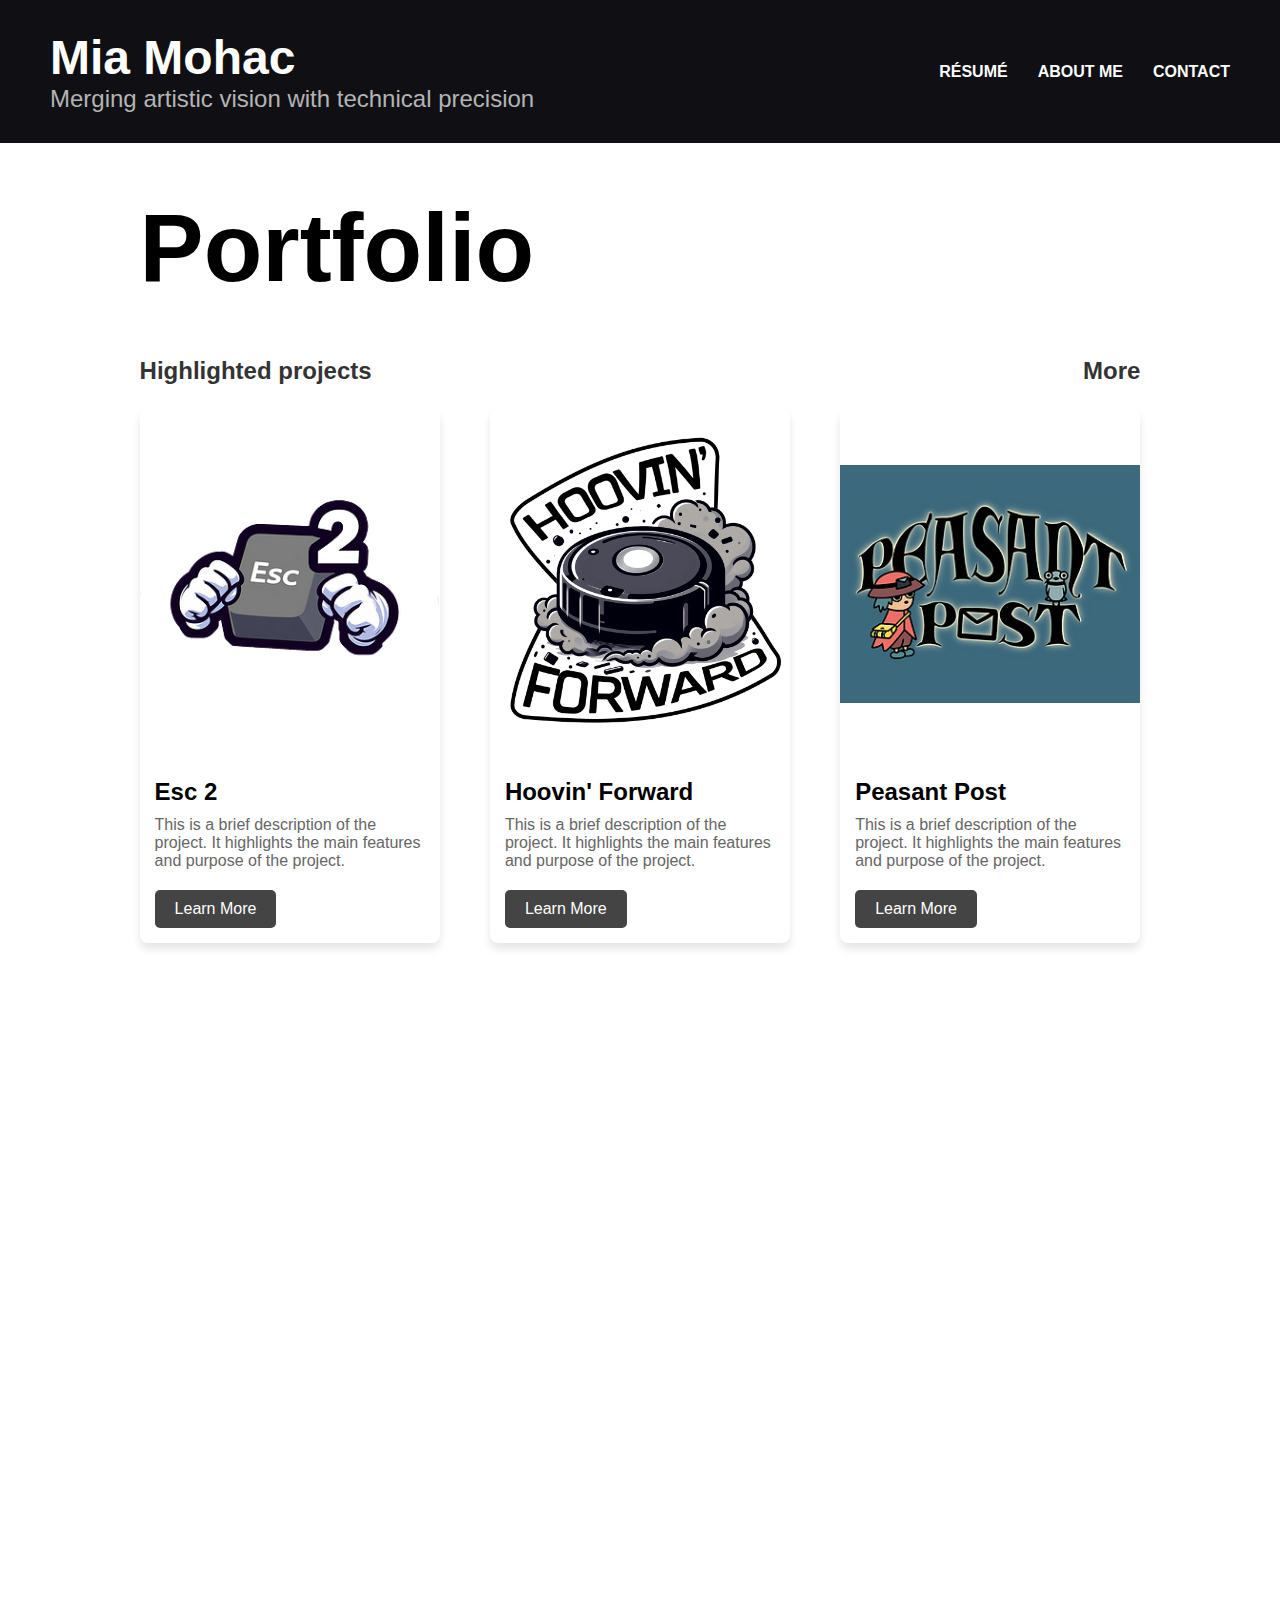
==== docs/index.html @ c88a63d5 "pp img" ====
<!DOCTYPE html>
<html lang="en">
<head>
    <meta charset="UTF-8">
    <meta name="viewport" content="width=device-width, initial-scale=1.0">
    <title>Mia Mohac Portfolio</title>
    <link rel="stylesheet" href="css/global.css">
</head>
<body>
    <header>
        <div class="header-left">
            <h1 class="site-title"><a href="../index.html">Mia Mohac</a></h1>
            <h2>Merging artistic vision with technical precision</h2>
        </div>
        <div class="header-right">
            <a class="nav-link" href="#">Résumé</a>
            <a class="nav-link" href="#">About me</a>
            <a class="nav-link" href="#">Contact</a>
        </div>
    </header>

    <div class="container">
        <section class="section" id="section1">
        <div class="portfolio-header">
            <h2>Portfolio</h2>
        </div>
        <div class="highlighted-portfolios">
            <h3 class="heading-three">Highlighted projects</h3>
            <a href="#">More</a>
        </div>
        <div class="projects">
            <div class="card">
                <img src="images/projects/esc2/ESCcard.png" alt="Project Image" class="card-image">
                <div class="card-content">
                    <h2 class="card-title">Esc 2</h2>
                    <p class="card-description">This is a brief description of the project. It highlights the main features and purpose of the project.</p>
                    <a href="projects/esc2.html" class="card-button">Learn More</a>
                </div>
            </div>
            <div class="card">
                <img src="images/projects/hoovin/Hoovin1kFINAL.png" alt="Project Image" class="card-image">
                <div class="card-content">
                    <h2 class="card-title">Hoovin' Forward</h2>
                    <p class="card-description">This is a brief description of the project. It highlights the main features and purpose of the project.</p>
                    <a href="projects/hoovin.html" class="card-button">Learn More</a>
                </div>
            </div>
            <div class="card">
                <img src="images/projects/peasant/cards.png" alt="Project Image" class="card-image">
                <div class="card-content">
                    <h2 class="card-title">Peasant Post</h2>
                    <p class="card-description">This is a brief description of the project. It highlights the main features and purpose of the project.</p>
                    <a href="projects/peasant.html" class="card-button">Learn More</a>
                </div>
            </div>
        </div>
    </section>

        <div class="big-divider"></div>
        
    <section class="section" id="section2">
        <div class="skills-section">
            <div class="education-skills-header">
                <h2>Skills</h2>
            </div>
            <div class="skills-container">
                <div class="skills-column">
                    <h3 class="skills-heading">Programming Languages</h3>
                    <div class="skill-button">
                        <img src="images/skills/csharp.png" alt="C# Logo" class="skill-logo">
                        <span class="skill-name">C#</span>
                    </div>
                    <div class="skill-button">
                        <img src="images/skills/Cpp.png" alt="C++ Logo" class="skill-logo">
                        <span class="skill-name">C++</span>
                    </div>
                    <div class="skill-button">
                        <img src="images/skills/python.png" alt="Python  Logo" class="skill-logo">
                        <span class="skill-name">Python </span>
                    </div>
                    <div class="skill-button">
                        <img src="images/skills/r.png" alt="R  Logo" class="skill-logo">
                        <span class="skill-name">R </span>
                    </div>
                </div>
                <div class="skills-column">
                    <h3 class="skills-heading">Game Engines</h3>
                    <div class="skill-button">
                        <img src="images/skills/unrealengine.png" alt="Unreal Engine Logo" class="skill-logo">
                        <span class="skill-name">Unreal Engine</span>
                    </div>
                    <div class="skill-button">
                        <img src="images/skills/unity.png" alt="Unity Logo" class="skill-logo">
                        <span class="skill-name">Unity</span>
                    </div>
                </div>
                <div class="skills-column">
                    <h3 class="skills-heading">IDEs</h3>
                    <div class="skill-button">
                        <img src="images/skills/Visual Studio.png" alt="Visual Studio Logo" class="skill-logo">
                        <span class="skill-name">Visual Studio</span>
                    </div>
                </div>
                <div class="skills-column">
                    <h3 class="skills-heading">Source Control Tools</h3>
                    <div class="skill-button">
                        <img src="images/skills/git.png" alt="Git Logo" class="skill-logo">
                        <span class="skill-name">Git</span>
                    </div>
                    <div class="skill-button">
                        <img src="images/skills/github.png" alt="Github Logo" class="skill-logo">
                        <span class="skill-name">Github</span>
                    </div>
                </div>
                <div class="skills-column">
                    <h3 class="skills-heading">3D Modelling Engine</h3>
                    <div class="skill-button">
                        <img src="images/skills/blender.png" alt="Blender Logo" class="skill-logo">
                        <span class="skill-name">Blender</span>
                    </div>
                    <div class="skill-button">
                        <img src="images/skills/3ds.png" alt="Autodesk 3DS Max Logo" class="skill-logo">
                        <span class="skill-name">Autodesk 3DS Max</span>
                    </div>
                </div>
                <div class="skills-column">
                    <h3 class="skills-heading">Adobe Suite</h3>
                    <div class="skill-button">
                        <img src="images/skills/Photoshop.png" alt="Photoshop Logo" class="skill-logo">
                        <span class="skill-name">Photoshop</span>
                    </div>
                    <div class="skill-button">
                        <img src="images/skills/Illustrator.png" alt="Illustrator Logo" class="skill-logo">
                        <span class="skill-name">Illustrator</span>
                    </div>
                    <div class="skill-button">
                        <img src="images/skills/Substance 3D Designer.png" alt="Substance 3D Designer Logo" class="skill-logo">
                        <span class="skill-name">Substance 3D Designer</span>
                    </div>
                    <div class="skill-button">
                        <img src="images/skills/substance painterPNG.png" alt="Substance Painter Logo" class="skill-logo">
                        <span class="skill-name">Substance Painter</span>
                    </div>
                    <div class="skill-button">
                        <img src="images/skills/After Effects.png" alt="After Effects Logo" class="skill-logo">
                        <span class="skill-name">After Effects</span>
                    </div>
                    <div class="skill-button">
                        <img src="images/skills/Premiere Pro.png" alt="Premiere Pro Logo" class="skill-logo">
                        <span class="skill-name">Premiere Pro</span>
                    </div>
                    <div class="skill-button">
                        <img src="images/skills/Acrobat.png" alt="Acrobat Logo" class="skill-logo">
                        <span class="skill-name">Acrobat</span>
                    </div>
                </div>
                <div class="skills-column">
                    <h3 class="skills-heading">Methodologies</h3>
                    <div class="skill-button">
                        <img src="images/skills/Agile.png" alt="Agile Logo" class="skill-logo">
                        <span class="skill-name">Agile (Scrum, Kanban)</span>
                    </div>
                    <div class="skill-button">
                        <img src="images/skills/oop.png" alt="OOP Logo" class="skill-logo">
                        <span class="skill-name">OOP</span>
                    </div>
                </div>
                <div class="skills-column">
                    <h3 class="skills-heading">Workload Management Platforms</h3>
                    <div class="skill-button">
                        <img src="images/skills/Trello.png" alt="Trello Logo" class="skill-logo">
                        <span class="skill-name">Trello</span>
                    </div>
                    <div class="skill-button">
                        <img src="images/skills/Miro.png" alt="Miro Logo" class="skill-logo">
                        <span class="skill-name">Miro</span>
                    </div>
                    <div class="skill-button">
                        <img src="images/skills/Notion.png" alt="Notion Logo" class="skill-logo">
                        <span class="skill-name">Notion</span>
                    </div>
                </div>
                <div class="skills-column">
                    <h3 class="skills-heading">Website Development</h3>
                    <div class="skill-button">
                        <img src="images/skills/html.png" alt="HTML Logo" class="skill-logo">
                        <span class="skill-name">HTML</span>
                    </div>
                    <div class="skill-button">
                        <img src="images/skills/css.png" alt="CSS Logo" class="skill-logo">
                        <span class="skill-name">CSS</span>
                    </div>
                </div>
                <div class="skills-column">
                    <h3 class="skills-heading">Microsoft Office</h3>
                    <div class="skill-button">
                        <img src="images/skills/Word.png" alt="Word Logo" class="skill-logo">
                        <span class="skill-name">Word</span>
                    </div>
                    <div class="skill-button">
                        <img src="images/skills/Excel.png" alt="Excel Logo" class="skill-logo">
                        <span class="skill-name">Excel</span>
                    </div>
                    <div class="skill-button">
                        <img src="images/skills/PowerPoint.png" alt="PowerPoint Logo" class="skill-logo">
                        <span class="skill-name">PowerPoint</span>
                    </div>
                </div>
            </div>
        </section>

            <div class="big-divider"></div>
            
        <section class="section" id="section3">
            <div class="portfolio-header">
                <h2>Education</h2>
            </div>
        <div class="education-container">
            <div class="education-section">
                <div class="education-main">
                    <div class="education-details">
                        <h3 class="university-name">Master of Science in Game Studies and Engineering</h3>
                        <p class="university-location">Alpen-Adria Universitat Klagenfurt, Austria</p>
                        <p class="time-frame">Oct 2021 - Feb 2024</p>
                        <p class="degree">Master's thesis project: Exploring Betterment of User Interfaces in Video Games through Virtual Reality</p>
                    </div>
                    <div class="education-logo">
                        <img src="images/klagenfurtUni.png" alt="University Logo" class="logo">
                    </div>
                </div>
                <div class="additional-info">
                    <p>This is additional information about the university. Here you can list specific courses, honors, projects, and other relevant details. This content starts out hidden and is revealed when you click on the main section.</p>
                    <p>Lorem ipsum dolor sit amet, consectetur adipiscing elit. Nullam quis risus eget urna mollis ornare vel eu leo.</p>
                    <p>Pellentesque ornare sem lacinia quam venenatis vestibulum.</p>
                    <p>Cras mattis consectetur purus sit amet fermentum. Donec ullamcorper nulla non metus auctor fringilla.</p>
                </div>
            </div>
    
            <div class="small-divider"></div>
    
            <div class="education-section">
                <div class="education-main">
                    <div class="education-details">
                        <h3 class="university-name">Bachelor of Science (Hons) in Games Technology</h3>
                        <p class="university-location">Coventry University, United Kingdom</p>
                        <p class="time-frame">Sep 2018 - May 2021</p>
                        <p class="degree">Degree Acquired: Bachelor of Science in Computer Science</p>
                    </div>
                    <div class="education-logo">
                        <img src="images/CovUni.png" alt="University Logo" class="logo">
                    </div>
                </div>
                <div class="additional-info">
                    <p>This is additional information about the university. Here you can list specific courses, honors, projects, and other relevant details. This content starts out hidden and is revealed when you click on the main section.</p>
                    <p>Lorem ipsum dolor sit amet, consectetur adipiscing elit. Nullam quis risus eget urna mollis ornare vel eu leo.</p>
                    <p>Pellentesque ornare sem lacinia quam venenatis vestibulum.</p>
                    <p>Cras mattis consectetur purus sit amet fermentum. Donec ullamcorper nulla non metus auctor fringilla.</p>
                </div>
            </div>
        </div>
    </section>
    </div>

    <div class="big-divider"></div>
    
    <script src="js/scripts.js"></script>
</body>
</html>
---- docs/css/global.css ----
/* GLOBAL CSS */

body {
    font-family: Arial, sans-serif;
    margin: 0;
    padding: 0;
    box-sizing: border-box;
}

/* HEADER */

header {
    display: flex;
    justify-content: space-between;
    align-items: center;
    padding: 30px 50px;
    background-color: #101014;
    color: white;
}
.header-left {
    display: flex;
    flex-direction: column;
}
.header-left h1 {
    margin: 0;
    font-size: 3em;
}
.header-left h2 {
    margin: 0;
    font-size: 1.5em;
    font-weight: lighter;
    color: #b4b4b4;
}
.header-right {
    display: flex;
    gap: 30px;
}
.header-right a {
    font-size: 1em;
    font-weight: bold;
    text-decoration: none;
    color: white;
    text-transform: uppercase;
}
.container {
    padding: 50px;
    max-width: 1920px;
    margin: 0px 7%;
}
.portfolio-header, .education-skills-header {
    display: flex;
    justify-content: space-between;
    align-items: center;
    padding-bottom: 10px;
    margin-bottom: 20px;
}
.portfolio-header h2, .education-skills-header h2 {
    font-size: 6em;
    font-weight: bold;
    margin: 0;
}
.site-title a {
    color: #fff;
    text-decoration: none; /* Remove underline */
}

.nav-link {
    color: #fff;
    text-decoration: none;
    font-size: 1.2em;
    position: relative;
    padding: 5px 0;
}

.nav-link::after {
    content: '';
    position: absolute;
    left: 0;
    bottom: -3px;
    width: 0;
    height: 3px;
    background-color: #fff;
    transition: width 0.3s ease;
}

.nav-link:hover::after {
    width: 100%;
}

/* PORTFOLIO */

.highlighted-portfolios {
    display: flex;
    align-items: center;
    justify-content: space-between;
    font-size: 1.5em;
    font-weight: bold;
    text-decoration: none;
    color: #333;
    margin-left: auto;
}
.highlighted-portfolios a {
    font-size: 1em;
    font-weight: bold;
    text-decoration: none;
    color: #333;
    margin-left: auto;
}


.projects {
    display: flex;
    justify-content: space-between;
    flex-wrap: wrap;
}
.project {
    width: 30%;
    text-align: center;
    margin-bottom: 20px;
}
.project img {
    width: 100%;
    background-color: grey;
    height: 300px;
}
.project h3 {
    font-size: 1.2em;
    margin: 10px 0;
}
.project p {
    font-size: 0.9em;
    color: #666;
    text-align: justify;
}
.skills-section {
    margin-top: 100px;
}
.skills-container {
    display: flex;
    flex-wrap: wrap;
    gap: 20px;
}
.skills-category {
    flex: 1;
    min-width: 250px;
    margin-bottom: 20px;
}
.skills-category h3 {
    font-size: 2em;
    font-weight: bold;
    margin: 20px 0 10px;
}
.skills-list {
    list-style-type: none;
    padding: 0;
}
.skills-list li {
    margin-bottom: 10px;
    font-size: 1em;
    color: #333;
}
.skills-list ul {
    list-style-type: disc;
    margin-left: 20px;
}
.skills-list li strong {
    color: #000;
}
.skills-list li em {
    font-style: italic;
}
.skills-section p {
    font-size: 1em;
    color: #333;
    margin: 5px 0;
}
.heading-three{
    font-size: 1em;
    color: #333;
}

/* CARDS */

.card {
    width: 30%;
    background-color: #fff;
    box-shadow: 0 6px 8px rgba(0, 0, 0, 0.1);
    border-radius: 8px;
    overflow: hidden;
    transition: transform 0.2s;
}

.card:hover {
    transform: scale(1.025);
}

.card-image {
    width: 100%;
    height: 350px;
    object-fit: contain;
}

.card-content {
    padding: 15px;
}

.card-title {
    font-size: 1.5em;
    margin: 0 0 10px;
}

.card-description {
    font-size: 1em;
    color: #666;
    margin: 0 0 20px;
}

/*      FADE IN ANIMATION FOR THE HEADER OF EACH SECTION --> MADE REDUNTANT
.fadein {
    animation: fadeIn 1s ease-in-out;
}
    */

.card-button {
    display: inline-block;
    padding: 10px 20px;
    background-color: #444;
    color: #fff;
    text-decoration: none;
    border-radius: 5px;
    transition: background-color 0.2s;
}

.card-button:hover {
    background-color: #222;
}

/* SKILLS */

.skills-container {
    display: flex;
    flex-wrap: wrap;
    justify-content: space-around;
    gap: 20px;
}

.skills-column {
    flex: 1;
    min-width: 250px;
    max-width: 20%;
    height: auto;
    background-color: #fff;
    box-shadow: 0 4px 8px rgba(0, 0, 0, 0.1);
    border-radius: 5px;
    padding: 20px;
    box-sizing: border-box;
    transition: transform 0.3s ease;
}


.skills-heading {
    font-size: 1.5em;
    margin-bottom: 20px;
    color: #333;
}

.skill-button {
    display: flex;
    align-items: center;
    background-color: #444;
    color: white;
    padding: 8px 10px;
    border-radius: 5px;
    text-decoration: none;
    transition: background-color 0.3s ease;
    cursor: pointer;
    margin-bottom: 10px;
}

.skill-button:hover {
    background-color: #333;
}

.skill-logo {
    width: 50px;
    height: 50px;
    margin-right: 10px;
}

.skill-name {
    font-size: 1.1em;
    font-weight: bold;
}

/* ////         EDUCATION          //// */

.education-container {
    display: flex;
    flex-direction: column;
    align-items: center;
    width: 100%;
}

.education-section {
    width: 100%;
    background-color: #fff;
    box-shadow: 0 4px 8px rgba(0, 0, 0, 0.1);
    border-radius: 5px;
    margin-bottom: 20px;
    transition: transform 0.3s ease;
    overflow: hidden;
}

.education-main {
    display: flex;
    align-items: center;
    width: 100%;
    padding: 20px;
    box-sizing: border-box;
    cursor: pointer;
}

.education-section:hover{
    transform: scale(1.02);
}

.education-logo {
    width: 20%;
    display: flex;
    justify-content: center;
    align-items: center;
}

.logo {
    max-width: 100%;
    max-height: 100%;
    padding: 20px;
}

.education-details {
    width: 80%;
    padding-left: 20px;
    box-sizing: border-box;
}

.university-name {
    font-size: 1.8em;
    margin: 0 0 10px;
    color: #333;
}

.university-location,
.time-frame,
.degree {
    font-size: 1.2em;
    margin: 5px 0;
    color: #666;
}

.small-divider {
    width: 100%;
    height: 20px;
    background-color: transparent;
}

.medium-divider {
    width: 100%;
    height: 80px;
    background-color: transparent;
}

.big-divider {
    width: 100%;
    height: 200px;
    background-color: transparent;
}

.additional-info {
    width: 100%;
    padding: 0 20px 20px 20px;
    box-sizing: border-box;
    max-height: 0;
    overflow: hidden;
    transition: max-height 0.5s ease-in-out, opacity 0.5s ease-in-out;
    opacity: 0;
}

.education-section.expanded .additional-info {
    max-height: 500px; /* Adjust according to the content size */
    opacity: 1;
}

/*       SECTION ANIMATION FADE IN          */

.section {
    opacity: 0;
    transform: translateY(20px);
    transition: opacity 1s ease-in-out, transform 1s ease-in-out;
}

.section.visible {
    opacity: 1;
    transform: translateY(0);
}

/*       DARK MODE AND LIGHT MODE   <button id="theme-toggle" class="theme-toggle">Toggle Dark/Light Mode</button>       */
/* Light Mode Variables */
:root {
    --bg-color: #f4f4f4;
    --text-color: #000;
    --header-bg-color: #333;
    --nav-link-color: #fff;
    --nav-link-hover-color: #fff;
    --section-bg-color: #fff;
}

/* Dark Mode Variables */
body.dark-mode {
    --bg-color: #121212;
    --text-color: #fff;
    --header-bg-color: #1e1e1e;
    --nav-link-color: #ddd;
    --nav-link-hover-color: #ddd;
    --section-bg-color: #1e1e1e;
}

/*  ///         KEYFRAMES           ///     */

@keyframes fadeIn {
    from {
        opacity: 0;
        transform: translateY(-20px);
    }
    to {
        opacity: 1;
        transform: translateY(0);
    }
}

@media (max-width: 768px) {
    .projects {
        flex-direction: column;
        align-items: center;
        margin: 10px -50px;
    }
    .project {
        width: 100%;
    }
    .portfolio-header, .education-skills-header {
        display: flex;
        flex-direction: column;
        justify-content: space-between;
        align-items: center;
        padding-bottom: 10px;
        margin-bottom: 20px;
    }
    .portfolio-header h2, .education-skills-header h2 {
        font-size: 5em;
        margin: 10px -50px;
    }
    .portfolio-header a, .education-skills-header a {
        font-size: 1.5em;
        font-weight: bold;
        text-decoration: none;
        color: #333;
        margin: 10px -50px;
    }
    .skills-container {
        flex-direction: column;
    }
}
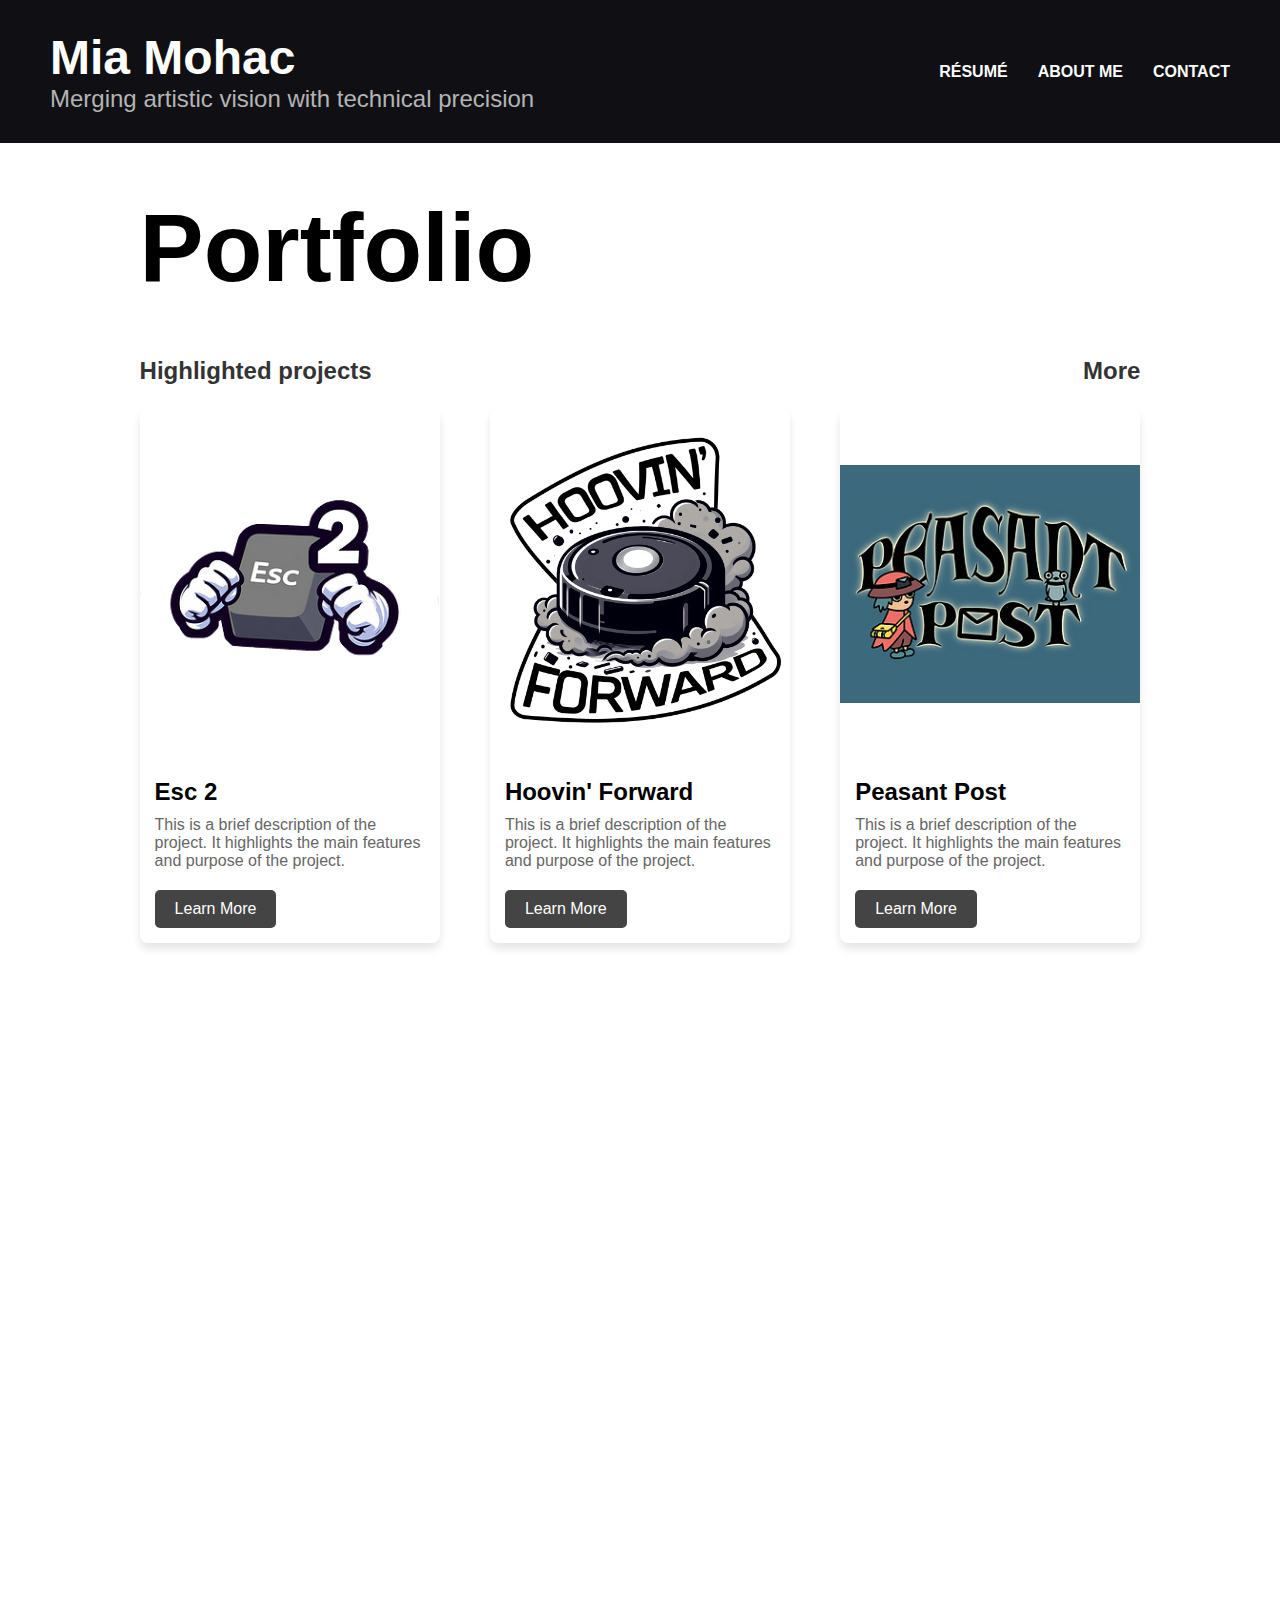
==== commit 1beb2249: "Updated Education section" ====
--- a/docs/index.html
+++ b/docs/index.html
@@ -220,7 +220,7 @@
                 <div class="education-main">
                     <div class="education-details">
                         <h3 class="university-name">Master of Science in Game Studies and Engineering</h3>
-                        <p class="university-location">Alpen-Adria Universitat Klagenfurt, Austria</p>
+                        <p class="university-location">Alpen-Adria Universität Klagenfurt, Austria</p>
                         <p class="time-frame">Oct 2021 - Feb 2024</p>
                         <p class="degree">Master's thesis project: Exploring Betterment of User Interfaces in Video Games through Virtual Reality</p>
                     </div>
@@ -229,10 +229,11 @@
                     </div>
                 </div>
                 <div class="additional-info">
-                    <p>This is additional information about the university. Here you can list specific courses, honors, projects, and other relevant details. This content starts out hidden and is revealed when you click on the main section.</p>
-                    <p>Lorem ipsum dolor sit amet, consectetur adipiscing elit. Nullam quis risus eget urna mollis ornare vel eu leo.</p>
-                    <p>Pellentesque ornare sem lacinia quam venenatis vestibulum.</p>
-                    <p>Cras mattis consectetur purus sit amet fermentum. Donec ullamcorper nulla non metus auctor fringilla.</p>
+                    <p> <b>Master’s Thesis Project:</b> The Master’s thesis addresses the often-overlooked issue of visual impairments in video game design by examining common visual impairments and proposing tailored combinations of existing game features for improved accessibility. Utilizing a heuristic approach, the research evaluates a Virtual Reality (VR) simulation artifact that depicts various visual impairments, enabling the adjustment of UI elements according to specific impairments. Proposed solutions are discussed with healthcare experts to gain qualitative feedback. By offering customized solutions for each visual impairment, this study aims to enhance accessibility guidelines in video games. The findings are expected to contribute valuable insights for the video game industry, promoting the development of more inclusive and engaging gaming experiences for all players, including those with visual impairments.</p>
+                    <p><b>Relevant Coursework:</b>  “Game Studies”, “Issues in Game Studies: Survival Horror”, “Advanced Topics in Game Research and Game Engineering”, “Representation and Configuration in Games”, “Game Production”, “Practical Game Engineering”.</p>
+                    <p><b>Key Skills Developed:</b>  Virtual Reality (VR) game development, Unity, C++, C#, Time and Project Management, Creative Content Creation, Problem Solving, Research, Accessibility</p>
+                    <p><b>Extracurricular Activities:</b> Klagenfurt Critical/Coding Game Lab (KCGL) - The KCGL is a junior research hub. I was attending regular game labs, events and other activities, as well as exchanging and advancing the ideas on the development and study of videogames.</p>
+                    <p><b>Notable project:</b>  Group game “Blooming Regards” (https://dehayat.itch.io/blooming-regards) for one of the Practical Game Engineering module. The game was made around the concept of a one-button game. </p>
                 </div>
             </div>
     
@@ -244,17 +245,21 @@
                         <h3 class="university-name">Bachelor of Science (Hons) in Games Technology</h3>
                         <p class="university-location">Coventry University, United Kingdom</p>
                         <p class="time-frame">Sep 2018 - May 2021</p>
-                        <p class="degree">Degree Acquired: Bachelor of Science in Computer Science</p>
+                        <p class="degree">Dissertation Research project: Developing an Algorithm-Based Material Generation Workflow for Producing Realistic PBR Materials</p>
                     </div>
                     <div class="education-logo">
                         <img src="images/CovUni.png" alt="University Logo" class="logo">
                     </div>
                 </div>
                 <div class="additional-info">
-                    <p>This is additional information about the university. Here you can list specific courses, honors, projects, and other relevant details. This content starts out hidden and is revealed when you click on the main section.</p>
-                    <p>Lorem ipsum dolor sit amet, consectetur adipiscing elit. Nullam quis risus eget urna mollis ornare vel eu leo.</p>
-                    <p>Pellentesque ornare sem lacinia quam venenatis vestibulum.</p>
-                    <p>Cras mattis consectetur purus sit amet fermentum. Donec ullamcorper nulla non metus auctor fringilla.</p>
+                    <p><b>Dissertation Research Project:</b> This dissertation explores the feasibility of developing a universal algorithmic workflow for creating Physically Based Rendering (PBR) materials that can be applied across various software platforms used by game developers and material artists. Through a literature review and an anonymous online survey targeting game development professionals, the study examines existing PBR workflows and the features of the top three material editing software. The findings reveal that while PBR materials rely on physical and mathematical principles, creating a single algorithmic workflow applicable to all software is not feasible. Instead, the study concludes that PBR material generation involves artistic expression, which varies across platforms. Future research should focus on developing specific workflows tailored to individual software to enhance the creation of realistic PBR materials. </p>
+                    <p><b>Relevant Coursework:</b>  “Programming, Algorithms, and Data Structure”, “Concept Development for Games Design”, “Advanced Games Programming”, “Graphics Programming for Games Development”, “Physics Programming for Games Development”. </p>
+                    <p><b>Key Skills Developed:</b> Unity, C++, C#, Python, Time and Project Management, Creative Content Creation, Problem Solving, GLSL, Shaders, Autodesk 3DS Max, Virtual Reality (VR). </p>
+                    <p><b>Extracurricular Activities:</b> Games Society - Attended weekly meetings, shared ideas and discussed game development. </p>
+                    <p><b>Certifications or Special Programs:</b></p>
+                    <p>Adobe Certified Associate in Graphic Design & Illustration Using Adobe (May 2021 · Apr 2024) </p>
+                    <p>Adobe Certified Associate in Visual Design Using Adobe Photoshop (Feb 2020 · Feb 2023) </p>
+                    <p><b>Projects:</b> Developed various game prototype projects focussing on different areas of development based on the module requirements (design, graphics and physics programming, unity game development, VR development etc). </p>
                 </div>
             </div>
         </div>
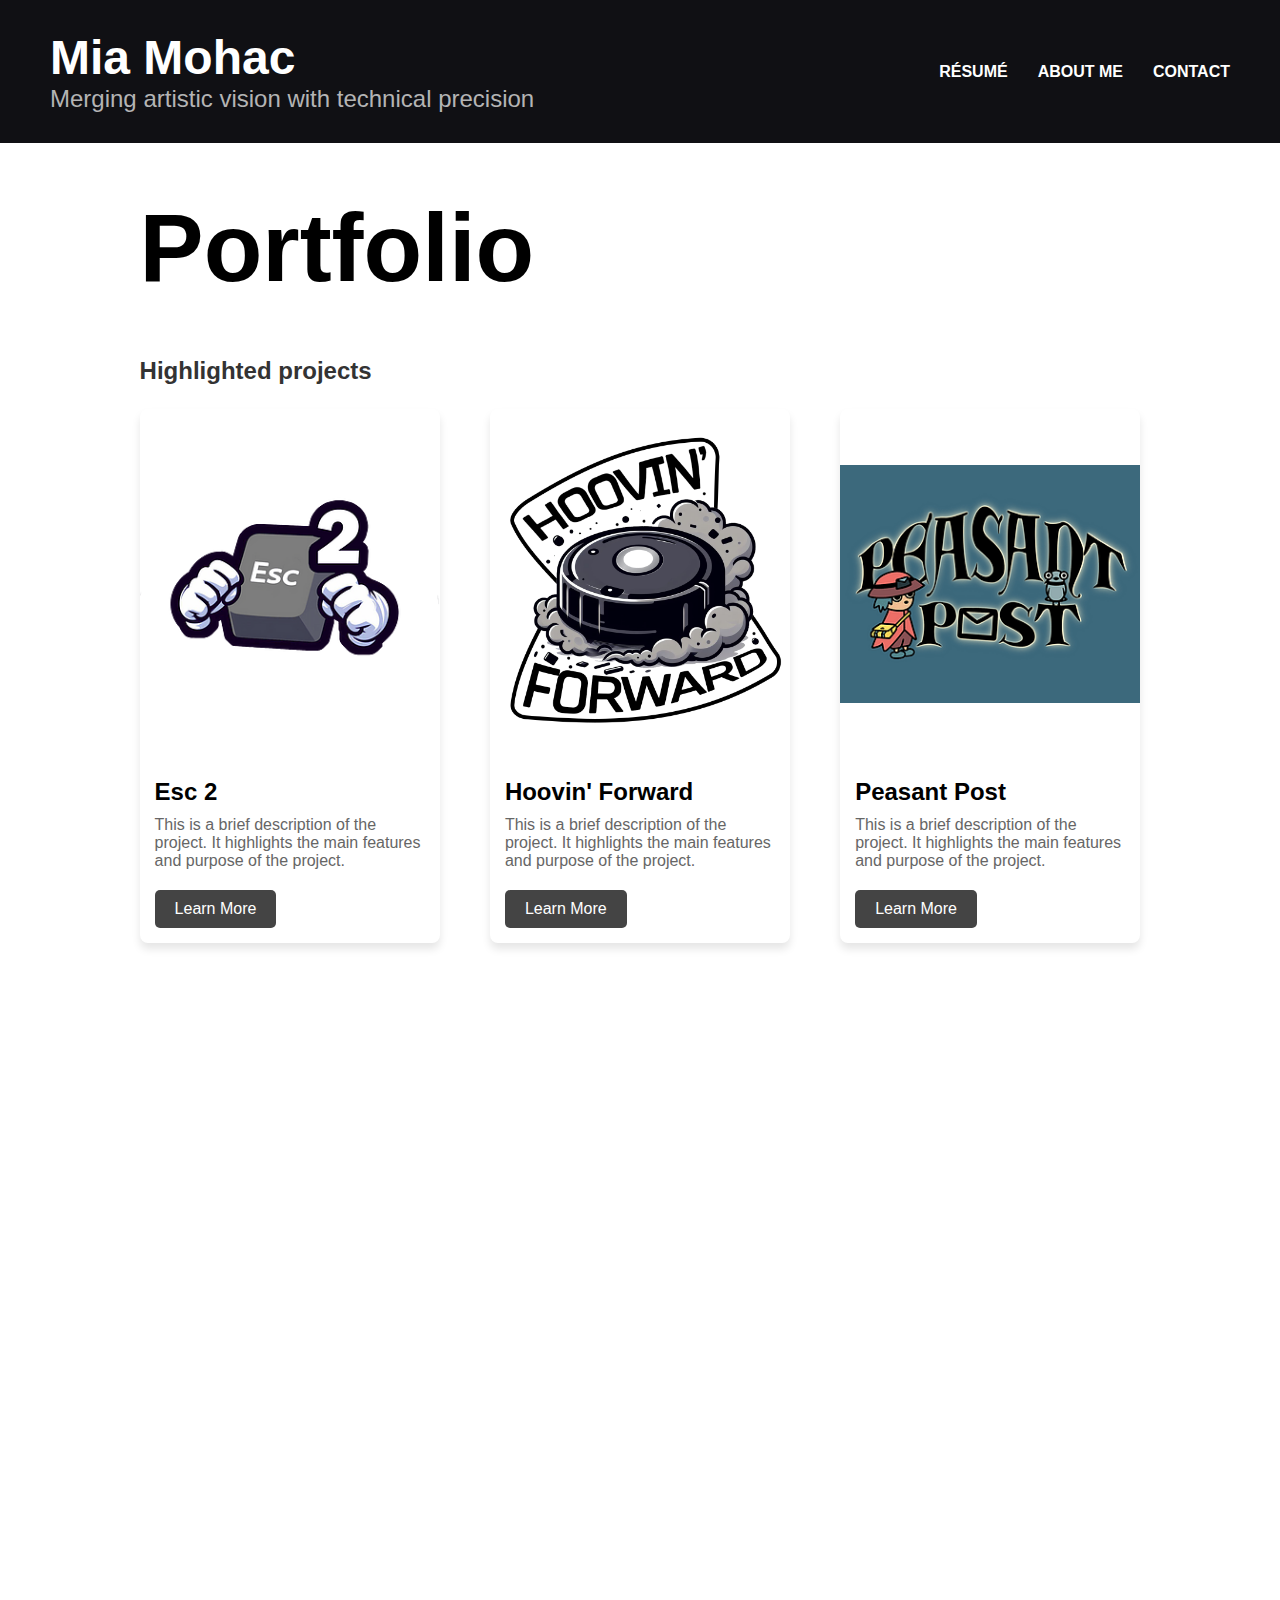
==== commit e434da5b: "Education padding and font style" ====
--- a/docs/index.html
+++ b/docs/index.html
@@ -26,248 +26,248 @@
         </div>
         <div class="highlighted-portfolios">
             <h3 class="heading-three">Highlighted projects</h3>
-            <a href="#">More</a>
-        </div>
-        <div class="projects">
-            <div class="card">
-                <img src="images/projects/esc2/ESCcard.png" alt="Project Image" class="card-image">
-                <div class="card-content">
-                    <h2 class="card-title">Esc 2</h2>
-                    <p class="card-description">This is a brief description of the project. It highlights the main features and purpose of the project.</p>
-                    <a href="projects/esc2.html" class="card-button">Learn More</a>
-                </div>
+            <!-- <a href="#">More</a> -->
             </div>
-            <div class="card">
-                <img src="images/projects/hoovin/Hoovin1kFINAL.png" alt="Project Image" class="card-image">
-                <div class="card-content">
-                    <h2 class="card-title">Hoovin' Forward</h2>
-                    <p class="card-description">This is a brief description of the project. It highlights the main features and purpose of the project.</p>
-                    <a href="projects/hoovin.html" class="card-button">Learn More</a>
-                </div>
-            </div>
-            <div class="card">
-                <img src="images/projects/peasant/cards.png" alt="Project Image" class="card-image">
-                <div class="card-content">
-                    <h2 class="card-title">Peasant Post</h2>
-                    <p class="card-description">This is a brief description of the project. It highlights the main features and purpose of the project.</p>
-                    <a href="projects/peasant.html" class="card-button">Learn More</a>
-                </div>
-            </div>
-        </div>
-    </section>
-
-        <div class="big-divider"></div>
-        
-    <section class="section" id="section2">
-        <div class="skills-section">
-            <div class="education-skills-header">
-                <h2>Skills</h2>
-            </div>
-            <div class="skills-container">
-                <div class="skills-column">
-                    <h3 class="skills-heading">Programming Languages</h3>
-                    <div class="skill-button">
-                        <img src="images/skills/csharp.png" alt="C# Logo" class="skill-logo">
-                        <span class="skill-name">C#</span>
-                    </div>
-                    <div class="skill-button">
-                        <img src="images/skills/Cpp.png" alt="C++ Logo" class="skill-logo">
-                        <span class="skill-name">C++</span>
-                    </div>
-                    <div class="skill-button">
-                        <img src="images/skills/python.png" alt="Python  Logo" class="skill-logo">
-                        <span class="skill-name">Python </span>
-                    </div>
-                    <div class="skill-button">
-                        <img src="images/skills/r.png" alt="R  Logo" class="skill-logo">
-                        <span class="skill-name">R </span>
-                    </div>
-                </div>
-                <div class="skills-column">
-                    <h3 class="skills-heading">Game Engines</h3>
-                    <div class="skill-button">
-                        <img src="images/skills/unrealengine.png" alt="Unreal Engine Logo" class="skill-logo">
-                        <span class="skill-name">Unreal Engine</span>
-                    </div>
-                    <div class="skill-button">
-                        <img src="images/skills/unity.png" alt="Unity Logo" class="skill-logo">
-                        <span class="skill-name">Unity</span>
-                    </div>
-                </div>
-                <div class="skills-column">
-                    <h3 class="skills-heading">IDEs</h3>
-                    <div class="skill-button">
-                        <img src="images/skills/Visual Studio.png" alt="Visual Studio Logo" class="skill-logo">
-                        <span class="skill-name">Visual Studio</span>
-                    </div>
-                </div>
-                <div class="skills-column">
-                    <h3 class="skills-heading">Source Control Tools</h3>
-                    <div class="skill-button">
-                        <img src="images/skills/git.png" alt="Git Logo" class="skill-logo">
-                        <span class="skill-name">Git</span>
-                    </div>
-                    <div class="skill-button">
-                        <img src="images/skills/github.png" alt="Github Logo" class="skill-logo">
-                        <span class="skill-name">Github</span>
-                    </div>
-                </div>
-                <div class="skills-column">
-                    <h3 class="skills-heading">3D Modelling Engine</h3>
-                    <div class="skill-button">
-                        <img src="images/skills/blender.png" alt="Blender Logo" class="skill-logo">
-                        <span class="skill-name">Blender</span>
-                    </div>
-                    <div class="skill-button">
-                        <img src="images/skills/3ds.png" alt="Autodesk 3DS Max Logo" class="skill-logo">
-                        <span class="skill-name">Autodesk 3DS Max</span>
-                    </div>
-                </div>
-                <div class="skills-column">
-                    <h3 class="skills-heading">Adobe Suite</h3>
-                    <div class="skill-button">
-                        <img src="images/skills/Photoshop.png" alt="Photoshop Logo" class="skill-logo">
-                        <span class="skill-name">Photoshop</span>
-                    </div>
-                    <div class="skill-button">
-                        <img src="images/skills/Illustrator.png" alt="Illustrator Logo" class="skill-logo">
-                        <span class="skill-name">Illustrator</span>
-                    </div>
-                    <div class="skill-button">
-                        <img src="images/skills/Substance 3D Designer.png" alt="Substance 3D Designer Logo" class="skill-logo">
-                        <span class="skill-name">Substance 3D Designer</span>
-                    </div>
-                    <div class="skill-button">
-                        <img src="images/skills/substance painterPNG.png" alt="Substance Painter Logo" class="skill-logo">
-                        <span class="skill-name">Substance Painter</span>
-                    </div>
-                    <div class="skill-button">
-                        <img src="images/skills/After Effects.png" alt="After Effects Logo" class="skill-logo">
-                        <span class="skill-name">After Effects</span>
-                    </div>
-                    <div class="skill-button">
-                        <img src="images/skills/Premiere Pro.png" alt="Premiere Pro Logo" class="skill-logo">
-                        <span class="skill-name">Premiere Pro</span>
-                    </div>
-                    <div class="skill-button">
-                        <img src="images/skills/Acrobat.png" alt="Acrobat Logo" class="skill-logo">
-                        <span class="skill-name">Acrobat</span>
-                    </div>
-                </div>
-                <div class="skills-column">
-                    <h3 class="skills-heading">Methodologies</h3>
-                    <div class="skill-button">
-                        <img src="images/skills/Agile.png" alt="Agile Logo" class="skill-logo">
-                        <span class="skill-name">Agile (Scrum, Kanban)</span>
-                    </div>
-                    <div class="skill-button">
-                        <img src="images/skills/oop.png" alt="OOP Logo" class="skill-logo">
-                        <span class="skill-name">OOP</span>
-                    </div>
-                </div>
-                <div class="skills-column">
-                    <h3 class="skills-heading">Workload Management Platforms</h3>
-                    <div class="skill-button">
-                        <img src="images/skills/Trello.png" alt="Trello Logo" class="skill-logo">
-                        <span class="skill-name">Trello</span>
-                    </div>
-                    <div class="skill-button">
-                        <img src="images/skills/Miro.png" alt="Miro Logo" class="skill-logo">
-                        <span class="skill-name">Miro</span>
-                    </div>
-                    <div class="skill-button">
-                        <img src="images/skills/Notion.png" alt="Notion Logo" class="skill-logo">
-                        <span class="skill-name">Notion</span>
-                    </div>
-                </div>
-                <div class="skills-column">
-                    <h3 class="skills-heading">Website Development</h3>
-                    <div class="skill-button">
-                        <img src="images/skills/html.png" alt="HTML Logo" class="skill-logo">
-                        <span class="skill-name">HTML</span>
-                    </div>
-                    <div class="skill-button">
-                        <img src="images/skills/css.png" alt="CSS Logo" class="skill-logo">
-                        <span class="skill-name">CSS</span>
-                    </div>
-                </div>
-                <div class="skills-column">
-                    <h3 class="skills-heading">Microsoft Office</h3>
-                    <div class="skill-button">
-                        <img src="images/skills/Word.png" alt="Word Logo" class="skill-logo">
-                        <span class="skill-name">Word</span>
-                    </div>
-                    <div class="skill-button">
-                        <img src="images/skills/Excel.png" alt="Excel Logo" class="skill-logo">
-                        <span class="skill-name">Excel</span>
-                    </div>
-                    <div class="skill-button">
-                        <img src="images/skills/PowerPoint.png" alt="PowerPoint Logo" class="skill-logo">
-                        <span class="skill-name">PowerPoint</span>
+            <div class="projects">
+                <div class="card">
+                    <img src="images/projects/esc2/ESCcard.png" alt="Project Image" class="card-image">
+                    <div class="card-content">
+                        <h2 class="card-title">Esc 2</h2>
+                        <p class="card-description">This is a brief description of the project. It highlights the main features and purpose of the project.</p>
+                        <a href="projects/esc2.html" class="card-button">Learn More</a>
+                    </div>
+                </div>
+                <div class="card">
+                    <img src="images/projects/hoovin/Hoovin1kFINAL.png" alt="Project Image" class="card-image">
+                    <div class="card-content">
+                        <h2 class="card-title">Hoovin' Forward</h2>
+                        <p class="card-description">This is a brief description of the project. It highlights the main features and purpose of the project.</p>
+                        <a href="projects/hoovin.html" class="card-button">Learn More</a>
+                    </div>
+                </div>
+                <div class="card">
+                    <img src="images/projects/peasant/cards.png" alt="Project Image" class="card-image">
+                    <div class="card-content">
+                        <h2 class="card-title">Peasant Post</h2>
+                        <p class="card-description">This is a brief description of the project. It highlights the main features and purpose of the project.</p>
+                        <a href="projects/peasant.html" class="card-button">Learn More</a>
                     </div>
                 </div>
             </div>
         </section>
 
             <div class="big-divider"></div>
-            
-        <section class="section" id="section3">
-            <div class="portfolio-header">
-                <h2>Education</h2>
+
+        <section class="section" id="section2">
+            <div class="skills-section">
+                <div class="education-skills-header">
+                    <h2>Skills</h2>
+                </div>
+                <div class="skills-container">
+                    <div class="skills-column">
+                        <h3 class="skills-heading">Programming Languages</h3>
+                        <div class="skill-button">
+                            <img src="images/skills/csharp.png" alt="C# Logo" class="skill-logo">
+                            <span class="skill-name">C#</span>
+                        </div>
+                        <div class="skill-button">
+                            <img src="images/skills/Cpp.png" alt="C++ Logo" class="skill-logo">
+                            <span class="skill-name">C++</span>
+                        </div>
+                        <div class="skill-button">
+                            <img src="images/skills/python.png" alt="Python  Logo" class="skill-logo">
+                            <span class="skill-name">Python </span>
+                        </div>
+                        <div class="skill-button">
+                            <img src="images/skills/r.png" alt="R  Logo" class="skill-logo">
+                            <span class="skill-name">R </span>
+                        </div>
+                    </div>
+                    <div class="skills-column">
+                        <h3 class="skills-heading">Game Engines</h3>
+                        <div class="skill-button">
+                            <img src="images/skills/unrealengine.png" alt="Unreal Engine Logo" class="skill-logo">
+                            <span class="skill-name">Unreal Engine</span>
+                        </div>
+                        <div class="skill-button">
+                            <img src="images/skills/unity.png" alt="Unity Logo" class="skill-logo">
+                            <span class="skill-name">Unity</span>
+                        </div>
+                    </div>
+                    <div class="skills-column">
+                        <h3 class="skills-heading">IDEs</h3>
+                        <div class="skill-button">
+                            <img src="images/skills/Visual Studio.png" alt="Visual Studio Logo" class="skill-logo">
+                            <span class="skill-name">Visual Studio</span>
+                        </div>
+                    </div>
+                    <div class="skills-column">
+                        <h3 class="skills-heading">Source Control Tools</h3>
+                        <div class="skill-button">
+                            <img src="images/skills/git.png" alt="Git Logo" class="skill-logo">
+                            <span class="skill-name">Git</span>
+                        </div>
+                        <div class="skill-button">
+                            <img src="images/skills/github.png" alt="Github Logo" class="skill-logo">
+                            <span class="skill-name">Github</span>
+                        </div>
+                    </div>
+                    <div class="skills-column">
+                        <h3 class="skills-heading">3D Modelling Engine</h3>
+                        <div class="skill-button">
+                            <img src="images/skills/blender.png" alt="Blender Logo" class="skill-logo">
+                            <span class="skill-name">Blender</span>
+                        </div>
+                        <div class="skill-button">
+                            <img src="images/skills/3ds.png" alt="Autodesk 3DS Max Logo" class="skill-logo">
+                            <span class="skill-name">Autodesk 3DS Max</span>
+                        </div>
+                    </div>
+                    <div class="skills-column">
+                        <h3 class="skills-heading">Adobe Suite</h3>
+                        <div class="skill-button">
+                            <img src="images/skills/Photoshop.png" alt="Photoshop Logo" class="skill-logo">
+                            <span class="skill-name">Photoshop</span>
+                        </div>
+                        <div class="skill-button">
+                            <img src="images/skills/Illustrator.png" alt="Illustrator Logo" class="skill-logo">
+                            <span class="skill-name">Illustrator</span>
+                        </div>
+                        <div class="skill-button">
+                            <img src="images/skills/Substance 3D Designer.png" alt="Substance 3D Designer Logo" class="skill-logo">
+                            <span class="skill-name">Substance 3D Designer</span>
+                        </div>
+                        <div class="skill-button">
+                            <img src="images/skills/substance painterPNG.png" alt="Substance Painter Logo" class="skill-logo">
+                            <span class="skill-name">Substance Painter</span>
+                        </div>
+                        <div class="skill-button">
+                            <img src="images/skills/After Effects.png" alt="After Effects Logo" class="skill-logo">
+                            <span class="skill-name">After Effects</span>
+                        </div>
+                        <div class="skill-button">
+                            <img src="images/skills/Premiere Pro.png" alt="Premiere Pro Logo" class="skill-logo">
+                            <span class="skill-name">Premiere Pro</span>
+                        </div>
+                        <div class="skill-button">
+                            <img src="images/skills/Acrobat.png" alt="Acrobat Logo" class="skill-logo">
+                            <span class="skill-name">Acrobat</span>
+                        </div>
+                    </div>
+                    <div class="skills-column">
+                        <h3 class="skills-heading">Methodologies</h3>
+                        <div class="skill-button">
+                            <img src="images/skills/Agile.png" alt="Agile Logo" class="skill-logo">
+                            <span class="skill-name">Agile (Scrum, Kanban)</span>
+                        </div>
+                        <div class="skill-button">
+                            <img src="images/skills/oop.png" alt="OOP Logo" class="skill-logo">
+                            <span class="skill-name">OOP</span>
+                        </div>
+                    </div>
+                    <div class="skills-column">
+                        <h3 class="skills-heading">Workload Management Platforms</h3>
+                        <div class="skill-button">
+                            <img src="images/skills/Trello.png" alt="Trello Logo" class="skill-logo">
+                            <span class="skill-name">Trello</span>
+                        </div>
+                        <div class="skill-button">
+                            <img src="images/skills/Miro.png" alt="Miro Logo" class="skill-logo">
+                            <span class="skill-name">Miro</span>
+                        </div>
+                        <div class="skill-button">
+                            <img src="images/skills/Notion.png" alt="Notion Logo" class="skill-logo">
+                            <span class="skill-name">Notion</span>
+                        </div>
+                    </div>
+                    <div class="skills-column">
+                        <h3 class="skills-heading">Website Development</h3>
+                        <div class="skill-button">
+                            <img src="images/skills/html.png" alt="HTML Logo" class="skill-logo">
+                            <span class="skill-name">HTML</span>
+                        </div>
+                        <div class="skill-button">
+                            <img src="images/skills/css.png" alt="CSS Logo" class="skill-logo">
+                            <span class="skill-name">CSS</span>
+                        </div>
+                    </div>
+                    <div class="skills-column">
+                        <h3 class="skills-heading">Microsoft Office</h3>
+                        <div class="skill-button">
+                            <img src="images/skills/Word.png" alt="Word Logo" class="skill-logo">
+                            <span class="skill-name">Word</span>
+                        </div>
+                        <div class="skill-button">
+                            <img src="images/skills/Excel.png" alt="Excel Logo" class="skill-logo">
+                            <span class="skill-name">Excel</span>
+                        </div>
+                        <div class="skill-button">
+                            <img src="images/skills/PowerPoint.png" alt="PowerPoint Logo" class="skill-logo">
+                            <span class="skill-name">PowerPoint</span>
+                        </div>
+                    </div>
+                </div>
+            </section>
+
+                <div class="big-divider"></div>
+
+            <section class="section" id="section3">
+                <div class="portfolio-header">
+                    <h2>Education</h2>
+                </div>
+            <div class="education-container">
+                <div class="education-section">
+                    <div class="education-main">
+                        <div class="education-details">
+                            <h3 class="university-name">Master of Science in Game Studies and Engineering</h3>
+                            <p class="university-location">Alpen-Adria Universität Klagenfurt, Austria</p>
+                            <p class="time-frame"><i>Oct 2021 - Feb 2024</i></p>
+                            <p class="degree">Master's thesis project: Exploring Betterment of User Interfaces in Video Games through Virtual Reality</p>
+                        </div>
+                        <div class="education-logo">
+                            <img src="images/klagenfurtUni.png" alt="University Logo" class="logo">
+                        </div>
+                    </div>
+                    <div class="additional-info">
+                        <p> <b>Master’s Thesis Project:</b> The Master’s thesis addresses the often-overlooked issue of visual impairments in video game design by examining common visual impairments and proposing tailored combinations of existing game features for improved accessibility. Utilizing a heuristic approach, the research evaluates a Virtual Reality (VR) simulation artifact that depicts various visual impairments, enabling the adjustment of UI elements according to specific impairments. Proposed solutions are discussed with healthcare experts to gain qualitative feedback. By offering customized solutions for each visual impairment, this study aims to enhance accessibility guidelines in video games. The findings are expected to contribute valuable insights for the video game industry, promoting the development of more inclusive and engaging gaming experiences for all players, including those with visual impairments.</p>
+                        <p><b>Relevant Coursework:</b>  “Game Studies”, “Issues in Game Studies: Survival Horror”, “Advanced Topics in Game Research and Game Engineering”, “Representation and Configuration in Games”, “Game Production”, “Practical Game Engineering”.</p>
+                        <p><b>Key Skills Developed:</b>  Virtual Reality (VR) game development, Unity, C++, C#, Time and Project Management, Creative Content Creation, Problem Solving, Research, Accessibility</p>
+                        <p><b>Extracurricular Activities:</b> Klagenfurt Critical/Coding Game Lab (KCGL) - The KCGL is a junior research hub. I was attending regular game labs, events and other activities, as well as exchanging and advancing the ideas on the development and study of videogames.</p>
+                        <p><b>Notable project:</b>  Group game “Blooming Regards” (https://dehayat.itch.io/blooming-regards) for one of the Practical Game Engineering module. The game was made around the concept of a one-button game. </p>
+                    </div>
+                </div>
+
+                <div class="small-divider"></div>
+
+                <div class="education-section">
+                    <div class="education-main">
+                        <div class="education-details">
+                            <h3 class="university-name">Bachelor of Science (Hons) in Games Technology</h3>
+                            <p class="university-location">Coventry University, United Kingdom</p>
+                            <p class="time-frame"><i>Sep 2018 - May 2021</i></p>
+                            <p class="degree">Dissertation Research project: Developing an Algorithm-Based Material Generation Workflow for Producing Realistic PBR Materials</p>
+                        </div>
+                        <div class="education-logo">
+                            <img src="images/CovUni.png" alt="University Logo" class="logo">
+                        </div>
+                    </div>
+                    <div class="additional-info">
+                        <p><b>Dissertation Research Project:</b> This dissertation explores the feasibility of developing a universal algorithmic workflow for creating Physically Based Rendering (PBR) materials that can be applied across various software platforms used by game developers and material artists. Through a literature review and an anonymous online survey targeting game development professionals, the study examines existing PBR workflows and the features of the top three material editing software. The findings reveal that while PBR materials rely on physical and mathematical principles, creating a single algorithmic workflow applicable to all software is not feasible. Instead, the study concludes that PBR material generation involves artistic expression, which varies across platforms. Future research should focus on developing specific workflows tailored to individual software to enhance the creation of realistic PBR materials. </p>
+                        <p><b>Relevant Coursework:</b>  “Programming, Algorithms, and Data Structure”, “Concept Development for Games Design”, “Advanced Games Programming”, “Graphics Programming for Games Development”, “Physics Programming for Games Development”. </p>
+                        <p><b>Key Skills Developed:</b> Unity, C++, C#, Python, Time and Project Management, Creative Content Creation, Problem Solving, GLSL, Shaders, Autodesk 3DS Max, Virtual Reality (VR). </p>
+                        <p><b>Extracurricular Activities:</b> Games Society - Attended weekly meetings, shared ideas and discussed game development. </p>
+                        <p><b>Certifications or Special Programs:</b></p>
+                        <p>Adobe Certified Associate in Graphic Design & Illustration Using Adobe (May 2021 · Apr 2024) </p>
+                        <p>Adobe Certified Associate in Visual Design Using Adobe Photoshop (Feb 2020 · Feb 2023) </p>
+                        <p><b>Projects:</b> Developed various game prototype projects focussing on different areas of development based on the module requirements (design, graphics and physics programming, unity game development, VR development etc). </p>
+                    </div>
+                </div>
             </div>
-        <div class="education-container">
-            <div class="education-section">
-                <div class="education-main">
-                    <div class="education-details">
-                        <h3 class="university-name">Master of Science in Game Studies and Engineering</h3>
-                        <p class="university-location">Alpen-Adria Universität Klagenfurt, Austria</p>
-                        <p class="time-frame">Oct 2021 - Feb 2024</p>
-                        <p class="degree">Master's thesis project: Exploring Betterment of User Interfaces in Video Games through Virtual Reality</p>
-                    </div>
-                    <div class="education-logo">
-                        <img src="images/klagenfurtUni.png" alt="University Logo" class="logo">
-                    </div>
-                </div>
-                <div class="additional-info">
-                    <p> <b>Master’s Thesis Project:</b> The Master’s thesis addresses the often-overlooked issue of visual impairments in video game design by examining common visual impairments and proposing tailored combinations of existing game features for improved accessibility. Utilizing a heuristic approach, the research evaluates a Virtual Reality (VR) simulation artifact that depicts various visual impairments, enabling the adjustment of UI elements according to specific impairments. Proposed solutions are discussed with healthcare experts to gain qualitative feedback. By offering customized solutions for each visual impairment, this study aims to enhance accessibility guidelines in video games. The findings are expected to contribute valuable insights for the video game industry, promoting the development of more inclusive and engaging gaming experiences for all players, including those with visual impairments.</p>
-                    <p><b>Relevant Coursework:</b>  “Game Studies”, “Issues in Game Studies: Survival Horror”, “Advanced Topics in Game Research and Game Engineering”, “Representation and Configuration in Games”, “Game Production”, “Practical Game Engineering”.</p>
-                    <p><b>Key Skills Developed:</b>  Virtual Reality (VR) game development, Unity, C++, C#, Time and Project Management, Creative Content Creation, Problem Solving, Research, Accessibility</p>
-                    <p><b>Extracurricular Activities:</b> Klagenfurt Critical/Coding Game Lab (KCGL) - The KCGL is a junior research hub. I was attending regular game labs, events and other activities, as well as exchanging and advancing the ideas on the development and study of videogames.</p>
-                    <p><b>Notable project:</b>  Group game “Blooming Regards” (https://dehayat.itch.io/blooming-regards) for one of the Practical Game Engineering module. The game was made around the concept of a one-button game. </p>
-                </div>
-            </div>
-    
-            <div class="small-divider"></div>
-    
-            <div class="education-section">
-                <div class="education-main">
-                    <div class="education-details">
-                        <h3 class="university-name">Bachelor of Science (Hons) in Games Technology</h3>
-                        <p class="university-location">Coventry University, United Kingdom</p>
-                        <p class="time-frame">Sep 2018 - May 2021</p>
-                        <p class="degree">Dissertation Research project: Developing an Algorithm-Based Material Generation Workflow for Producing Realistic PBR Materials</p>
-                    </div>
-                    <div class="education-logo">
-                        <img src="images/CovUni.png" alt="University Logo" class="logo">
-                    </div>
-                </div>
-                <div class="additional-info">
-                    <p><b>Dissertation Research Project:</b> This dissertation explores the feasibility of developing a universal algorithmic workflow for creating Physically Based Rendering (PBR) materials that can be applied across various software platforms used by game developers and material artists. Through a literature review and an anonymous online survey targeting game development professionals, the study examines existing PBR workflows and the features of the top three material editing software. The findings reveal that while PBR materials rely on physical and mathematical principles, creating a single algorithmic workflow applicable to all software is not feasible. Instead, the study concludes that PBR material generation involves artistic expression, which varies across platforms. Future research should focus on developing specific workflows tailored to individual software to enhance the creation of realistic PBR materials. </p>
-                    <p><b>Relevant Coursework:</b>  “Programming, Algorithms, and Data Structure”, “Concept Development for Games Design”, “Advanced Games Programming”, “Graphics Programming for Games Development”, “Physics Programming for Games Development”. </p>
-                    <p><b>Key Skills Developed:</b> Unity, C++, C#, Python, Time and Project Management, Creative Content Creation, Problem Solving, GLSL, Shaders, Autodesk 3DS Max, Virtual Reality (VR). </p>
-                    <p><b>Extracurricular Activities:</b> Games Society - Attended weekly meetings, shared ideas and discussed game development. </p>
-                    <p><b>Certifications or Special Programs:</b></p>
-                    <p>Adobe Certified Associate in Graphic Design & Illustration Using Adobe (May 2021 · Apr 2024) </p>
-                    <p>Adobe Certified Associate in Visual Design Using Adobe Photoshop (Feb 2020 · Feb 2023) </p>
-                    <p><b>Projects:</b> Developed various game prototype projects focussing on different areas of development based on the module requirements (design, graphics and physics programming, unity game development, VR development etc). </p>
-                </div>
-            </div>
-        </div>
-    </section>
-    </div>
-
-    <div class="big-divider"></div>
-    
-    <script src="js/scripts.js"></script>
-</body>
-</html>
+        </section>
+        </div>
+
+        <div class="big-divider"></div>
+
+        <script src="js/scripts.js"></script>
+    </body>
+    </html>
--- a/docs/css/global.css
+++ b/docs/css/global.css
@@ -377,7 +377,8 @@
 
 .additional-info {
     width: 100%;
-    padding: 0 20px 20px 20px;
+    padding: 0px 20px 20px 40px;
+    color: #666;
     box-sizing: border-box;
     max-height: 0;
     overflow: hidden;
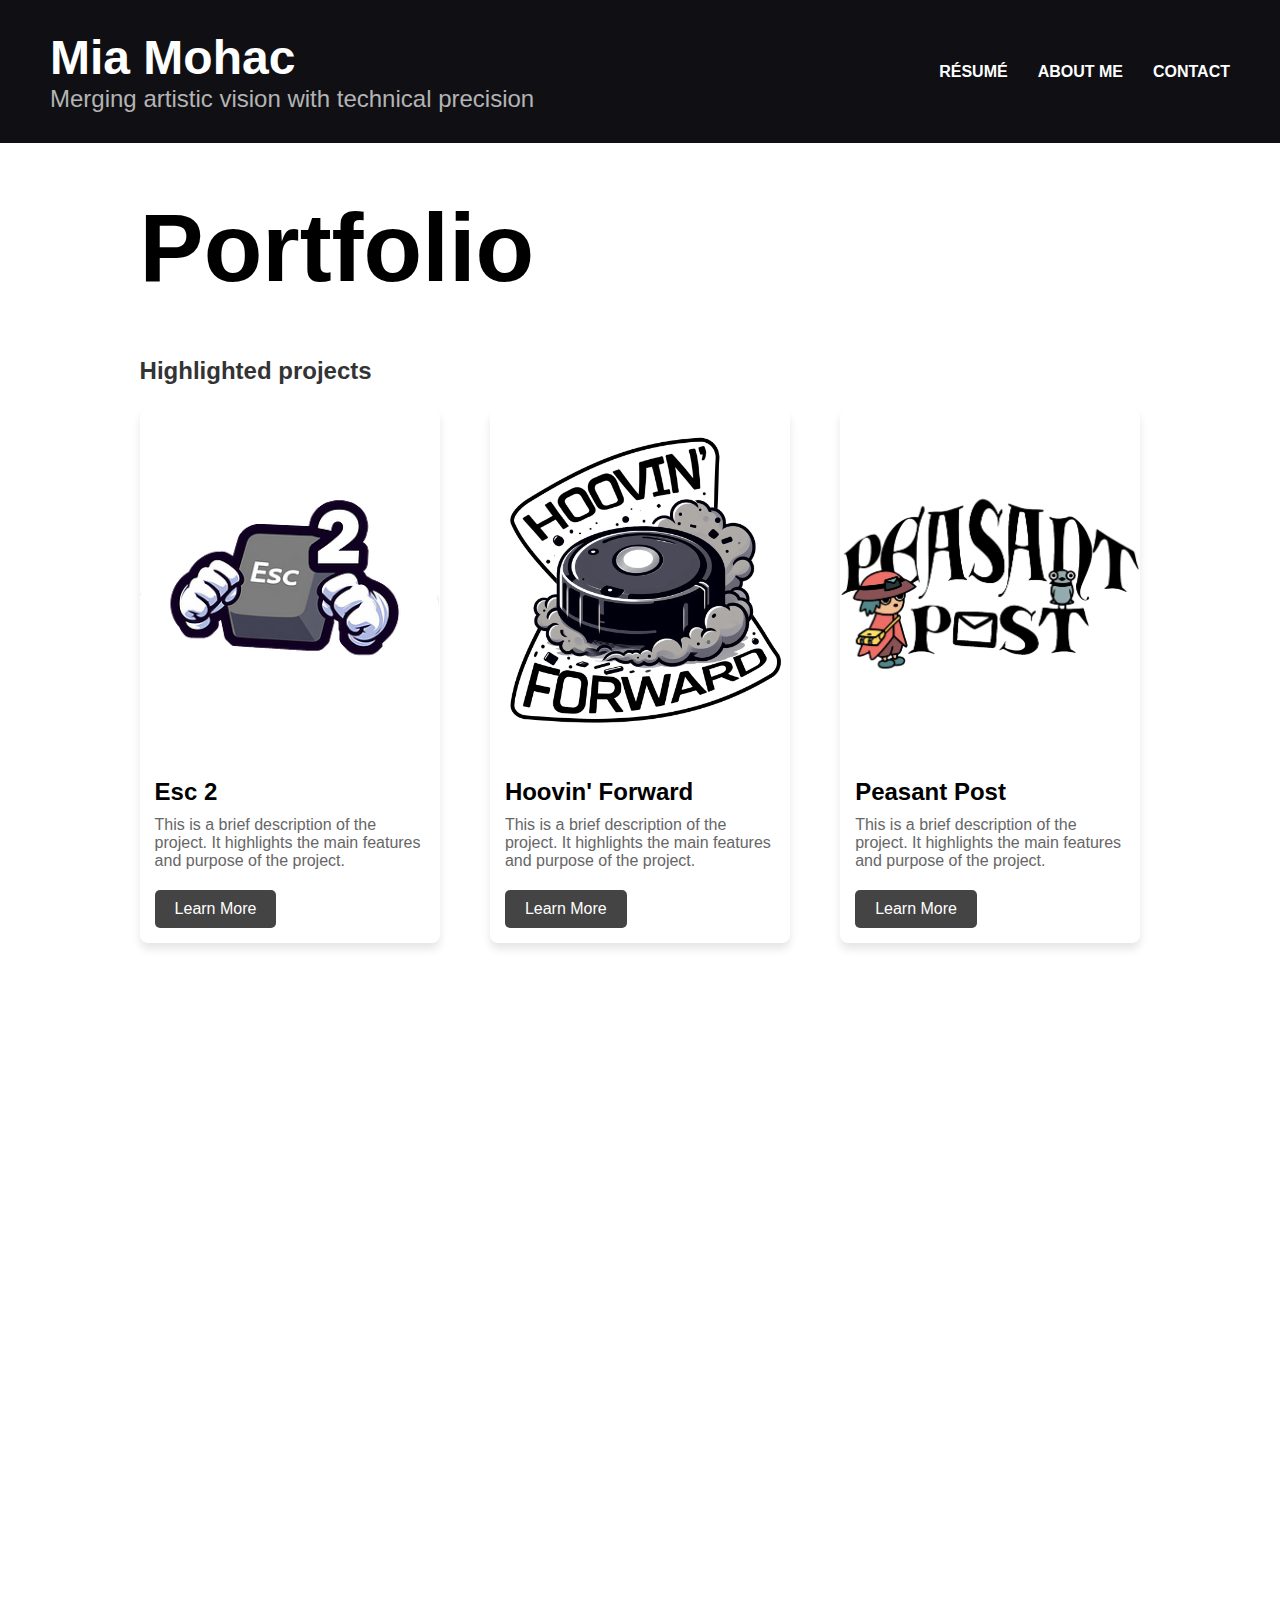
==== commit 74b9c794: "added links to pictures on index" ====
--- a/docs/index.html
+++ b/docs/index.html
@@ -30,7 +30,9 @@
             </div>
             <div class="projects">
                 <div class="card">
-                    <img src="images/projects/esc2/ESCcard.png" alt="Project Image" class="card-image">
+                    <a href="projects/esc2.html">
+                    <img src="images/projects/esc2/ESCcard.png" href="projects/esc2.html" alt="Project Image" class="card-image">
+                    </a>
                     <div class="card-content">
                         <h2 class="card-title">Esc 2</h2>
                         <p class="card-description">This is a brief description of the project. It highlights the main features and purpose of the project.</p>
@@ -38,7 +40,9 @@
                     </div>
                 </div>
                 <div class="card">
-                    <img src="images/projects/hoovin/Hoovin1kFINAL.png" alt="Project Image" class="card-image">
+                    <a href="projects/hoovin.html">
+                    <img href="projects/hoovin.html" src="images/projects/hoovin/Hoovin1kFINAL.png" alt="Project Image" class="card-image">
+                    </a>
                     <div class="card-content">
                         <h2 class="card-title">Hoovin' Forward</h2>
                         <p class="card-description">This is a brief description of the project. It highlights the main features and purpose of the project.</p>
@@ -46,7 +50,9 @@
                     </div>
                 </div>
                 <div class="card">
-                    <img src="images/projects/peasant/cards.png" alt="Project Image" class="card-image">
+                    <a href="projects/peasant.html">
+                    <img href="projects/peasant.html" src="images/projects/peasant/cards.png" alt="Project Image" class="card-image">
+                    </a>
                     <div class="card-content">
                         <h2 class="card-title">Peasant Post</h2>
                         <p class="card-description">This is a brief description of the project. It highlights the main features and purpose of the project.</p>
--- a/docs/css/global.css
+++ b/docs/css/global.css
@@ -1,4 +1,8 @@
 /* GLOBAL CSS */
+a {
+    text-decoration:none;
+}
+
 
 body {
     font-family: Arial, sans-serif;
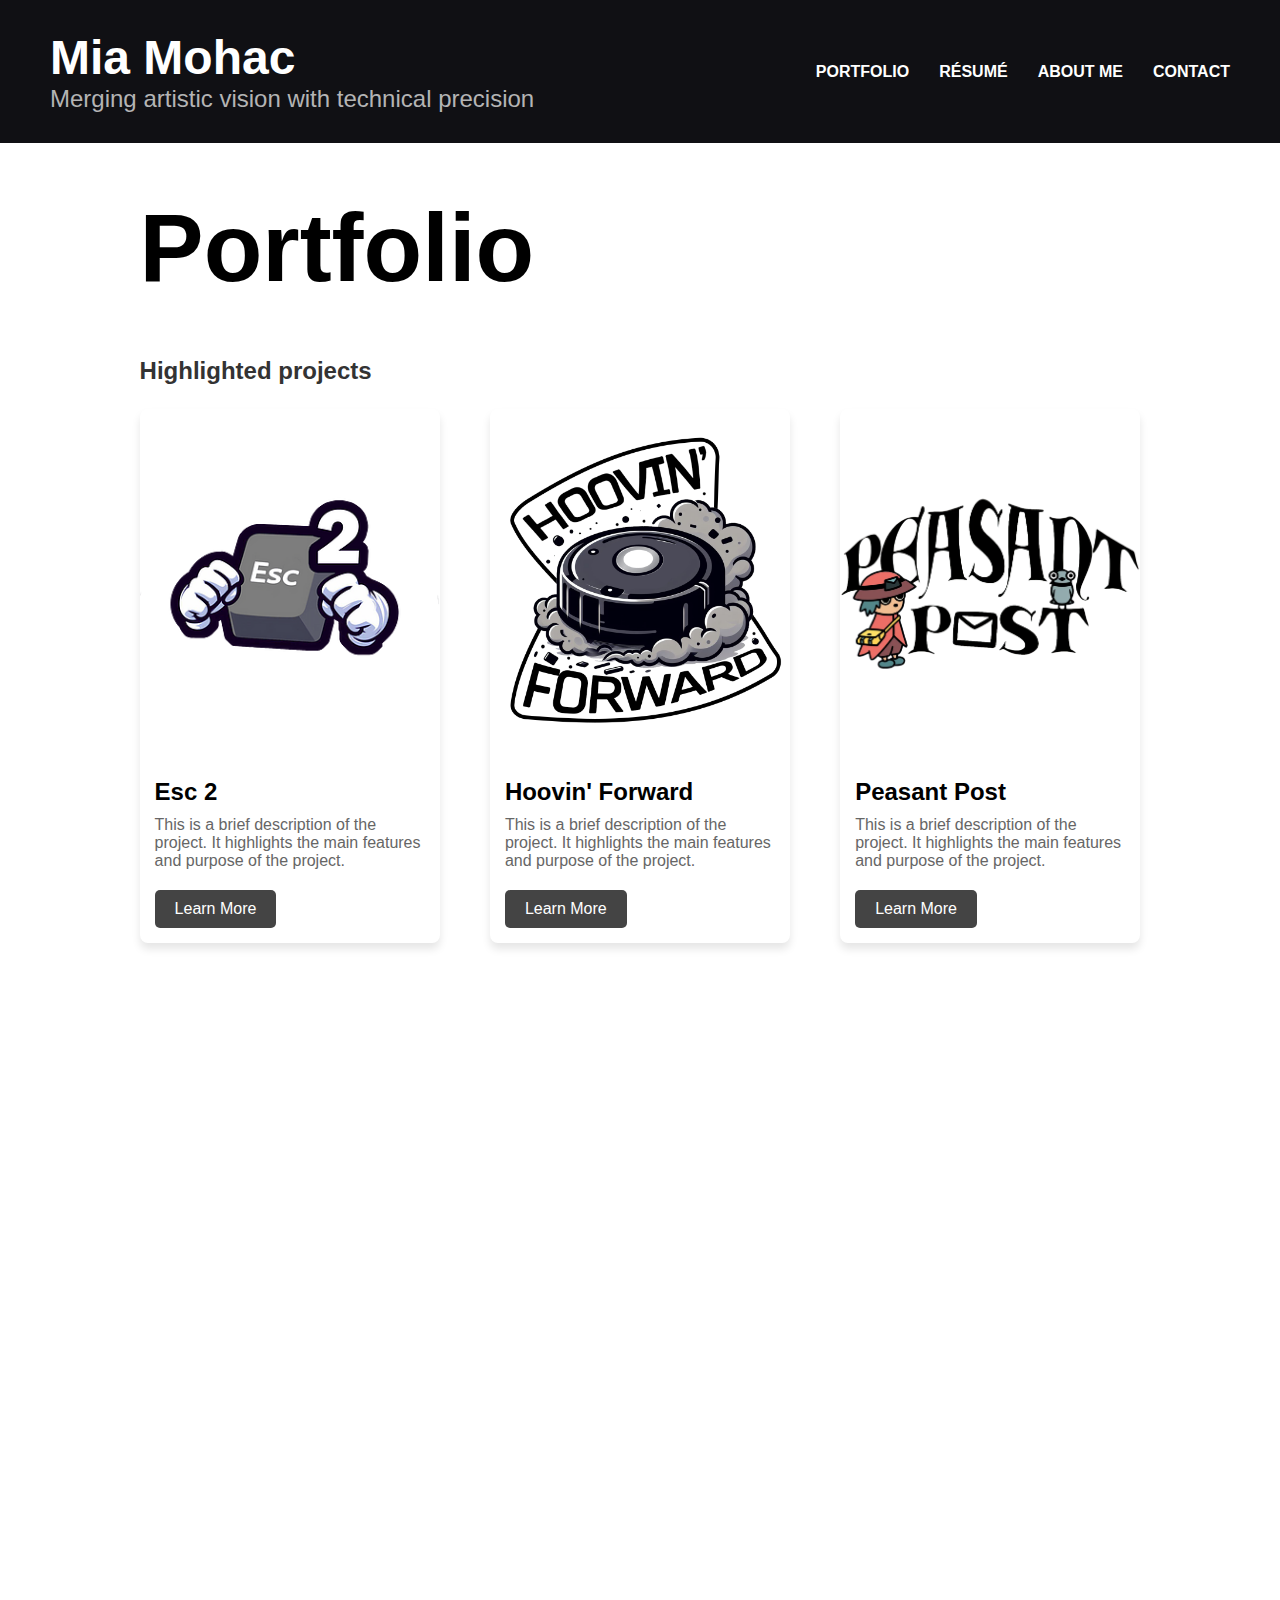
==== commit d78063ff: "Added Portfolio button to all pages" ====
--- a/docs/index.html
+++ b/docs/index.html
@@ -13,9 +13,10 @@
             <h2>Merging artistic vision with technical precision</h2>
         </div>
         <div class="header-right">
-            <a class="nav-link" href="#">Résumé</a>
-            <a class="nav-link" href="#">About me</a>
-            <a class="nav-link" href="#">Contact</a>
+            <a class="nav-link" href="index.html">Portfolio</a>
+            <a class="nav-link" href="pages/resume.html">Résumé</a>
+            <a class="nav-link" href="pages/about.html">About me</a>
+            <a class="nav-link" href="pages/contact.html">Contact</a>
         </div>
     </header>
 
@@ -40,29 +41,29 @@
                     </div>
                 </div>
                 <div class="card">
-                    <a href="projects/hoovin.html">
-                    <img href="projects/hoovin.html" src="images/projects/hoovin/Hoovin1kFINAL.png" alt="Project Image" class="card-image">
+                    <a href="projects/hoovin-forward.html">
+                    <img href="projects/hoovin-forward.html" src="images/projects/hoovin/Hoovin1kFINAL.png" alt="Project Image" class="card-image">
                     </a>
                     <div class="card-content">
                         <h2 class="card-title">Hoovin' Forward</h2>
                         <p class="card-description">This is a brief description of the project. It highlights the main features and purpose of the project.</p>
-                        <a href="projects/hoovin.html" class="card-button">Learn More</a>
+                        <a href="projects/hoovin-forward.html" class="card-button">Learn More</a>
                     </div>
                 </div>
                 <div class="card">
-                    <a href="projects/peasant.html">
-                    <img href="projects/peasant.html" src="images/projects/peasant/cards.png" alt="Project Image" class="card-image">
+                    <a href="projects/peasant-post.html">
+                    <img href="projects/peasant-post.html" src="images/projects/peasant/cards.png" alt="Project Image" class="card-image">
                     </a>
                     <div class="card-content">
                         <h2 class="card-title">Peasant Post</h2>
                         <p class="card-description">This is a brief description of the project. It highlights the main features and purpose of the project.</p>
-                        <a href="projects/peasant.html" class="card-button">Learn More</a>
+                        <a href="projects/peasant-post.html" class="card-button">Learn More</a>
                     </div>
                 </div>
             </div>
         </section>
 
-            <div class="big-divider"></div>
+            <div class="medium-divider"></div>
 
         <section class="section" id="section2">
             <div class="skills-section">
@@ -215,7 +216,7 @@
                 </div>
             </section>
 
-                <div class="big-divider"></div>
+                <div class="medium-divider"></div>
 
             <section class="section" id="section3">
                 <div class="portfolio-header">
--- a/docs/css/global.css
+++ b/docs/css/global.css
@@ -28,44 +28,6 @@
 .header-left h1 {
     margin: 0;
     font-size: 3em;
-}
-.header-left h2 {
-    margin: 0;
-    font-size: 1.5em;
-    font-weight: lighter;
-    color: #b4b4b4;
-}
-.header-right {
-    display: flex;
-    gap: 30px;
-}
-.header-right a {
-    font-size: 1em;
-    font-weight: bold;
-    text-decoration: none;
-    color: white;
-    text-transform: uppercase;
-}
-.container {
-    padding: 50px;
-    max-width: 1920px;
-    margin: 0px 7%;
-}
-.portfolio-header, .education-skills-header {
-    display: flex;
-    justify-content: space-between;
-    align-items: center;
-    padding-bottom: 10px;
-    margin-bottom: 20px;
-}
-.portfolio-header h2, .education-skills-header h2 {
-    font-size: 6em;
-    font-weight: bold;
-    margin: 0;
-}
-.site-title a {
-    color: #fff;
-    text-decoration: none; /* Remove underline */
 }
 
 .nav-link {
@@ -74,6 +36,7 @@
     font-size: 1.2em;
     position: relative;
     padding: 5px 0;
+    z-index: 1;
 }
 
 .nav-link::after {
@@ -85,11 +48,51 @@
     height: 3px;
     background-color: #fff;
     transition: width 0.3s ease;
+    z-index: -1;
 }
 
 .nav-link:hover::after {
     width: 100%;
 }
+.header-left h2 {
+    margin: 0;
+    font-size: 1.5em;
+    font-weight: lighter;
+    color: #b4b4b4;
+}
+.header-right {
+    display: flex;
+    gap: 30px;
+}
+.header-right a {
+    font-size: 1em;
+    font-weight: bold;
+    text-decoration: none;
+    color: white;
+    text-transform: uppercase;
+}
+.container {
+    padding: 50px;
+    max-width: 1920px;
+    margin: 0px 7%;
+}
+.portfolio-header, .education-skills-header {
+    display: flex;
+    justify-content: space-between;
+    align-items: center;
+    padding-bottom: 10px;
+    margin-bottom: 20px;
+}
+.portfolio-header h2, .education-skills-header h2 {
+    font-size: 6em;
+    font-weight: bold;
+    margin: 0;
+}
+.site-title a {
+    color: #fff;
+    text-decoration: none; /* Remove underline */
+}
+
 
 /* PORTFOLIO */
 
@@ -110,7 +113,6 @@
     color: #333;
     margin-left: auto;
 }
-
 
 .projects {
     display: flex;
@@ -261,7 +263,6 @@
     transition: transform 0.3s ease;
 }
 
-
 .skills-heading {
     font-size: 1.5em;
     margin-bottom: 20px;
@@ -407,6 +408,36 @@
     opacity: 1;
     transform: translateY(0);
 }
+
+/* ABOUT ME / SETTINGS */
+.content-wrapper {
+    display: flex;
+    justify-content: space-between;
+    align-items: center;
+    margin-top: 0px;
+    margin-right: 0px;
+    margin-left: 0px;
+}
+
+.image-container-about {
+    margin-top: 50px;
+    width: 35%;
+    margin-bottom: 20px;
+}
+
+.image-container-about img {
+    width: 100%;
+    height: auto;
+    display: block;
+}
+
+.text-content {
+    text-align: justify;
+    line-height: 1.45;
+    width: 100%;
+    padding-right: 50px;
+}
+
 
 /*       DARK MODE AND LIGHT MODE   <button id="theme-toggle" class="theme-toggle">Toggle Dark/Light Mode</button>       */
 /* Light Mode Variables */
